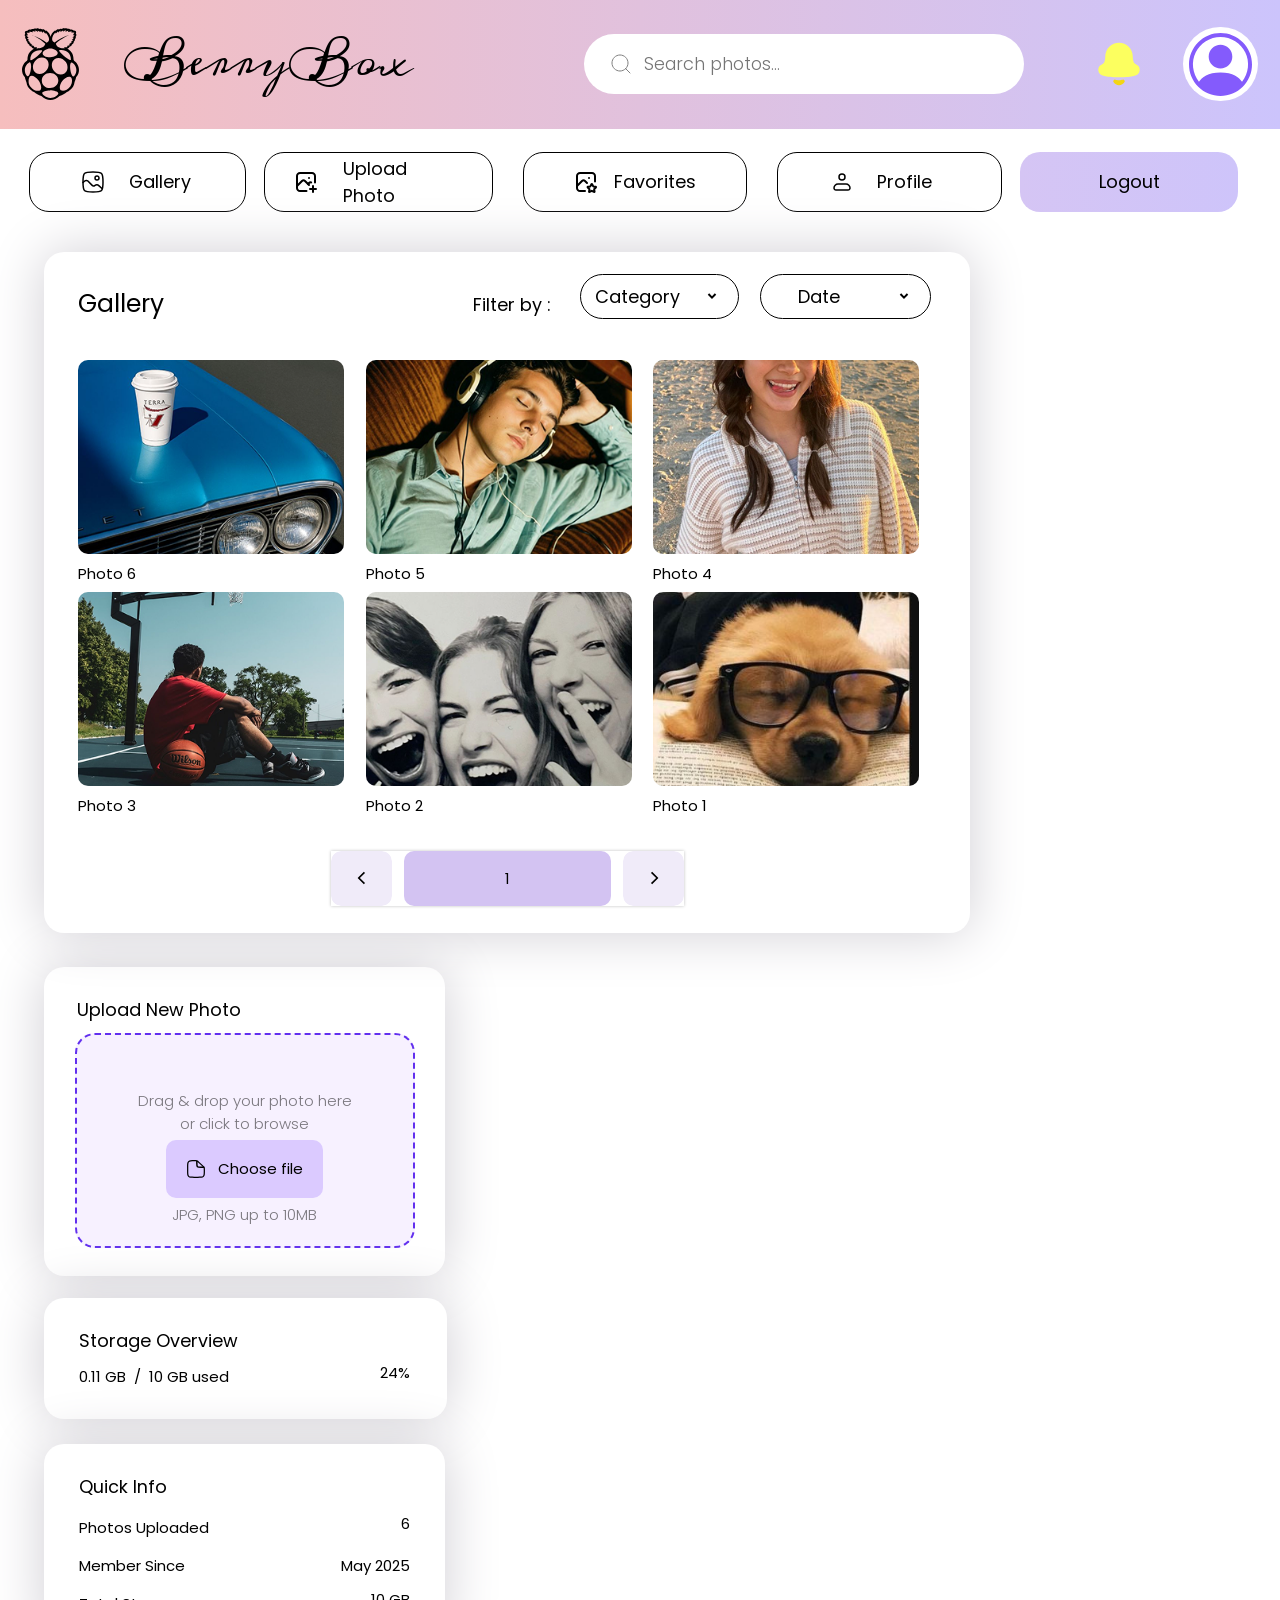
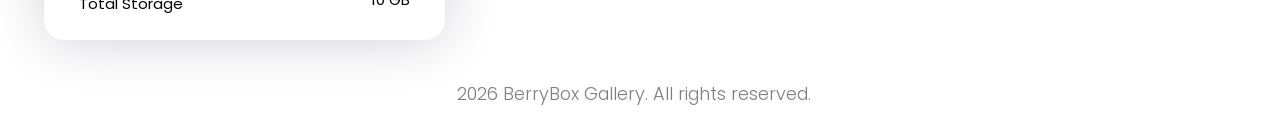
==== dashboard.html @ 98cbb597 "Initial commit - BerryBox AWS project" ====
<!DOCTYPE html>
<html>
  <head>
    <meta charset="utf-8" />
    <meta name="viewport" content="initial-scale=1, width=device-width" />

    <link rel="stylesheet" href="./global4.css" />
    <link rel="stylesheet" href="./dashboard.css" />
    <link
      rel="stylesheet"
      href="https://fonts.googleapis.com/css2?family=Meddon:wght@400&display=swap"
    />
    <link
      rel="stylesheet"
      href="https://fonts.googleapis.com/css2?family=Poppins:wght@300;400&display=swap"
    />
  </head>
  <body>
    <form class="desktop-4">
      <section class="header">
        <div class="vector">
          <img
            class="vector-icon"
            loading="lazy"
            alt=""
            src="./public/Vector.svg"
          />
        </div>
        <div class="berrybox">
          <div class="berrybox2">BerryBox</div>
        </div>
        <div class="search-component">
          <div class="search-field">
            <img
              class="iconamoonsearch-thin"
              alt=""
              src="./public/iconamoon_search-thin.svg"
            />

            <input
              class="search-photos"
              placeholder="Search photos..."
              type="text"
            />
          </div>
        </div>
        <img
          class="streamline-flex-colorbell-not-icon"
          type="submit"
          alt=""
          src="./public/streamline-flex-color_bell-notification-flat.svg"
        />

        <img
          class="merged-asset-1-icon"
          loading="lazy"
          alt=""
          src="./public/bi_person-circle.svg"
        />
      </section>
      <main class="main-body">
        <section class="sidebar-menu">
          <button class="gallery-link" type="submit">
            <img
              class="iconamoonsearch-thin"
              alt=""
              src="./public/solar_gallery-linear.svg"
            />

            <div class="gallery">
              <div class="gallery2">Gallery</div>
            </div>
          </button>
          <button class="navigation-items" type="submit">
            <div class="tablerphoto-plus-parent">
              <img
                class="iconamoonsearch-thin"
                alt=""
                src="./public/tabler_photo-plus.svg"
              />

              <div class="upload-photo">
                <div class="gallery2">Upload Photo</div>
              </div>
            </div>
          </button>
          <button class="favorites-link" type="submit">
            <div class="favorites-wrapper">
              <div class="favorite-content">
                <img
                  class="iconamoonsearch-thin"
                  alt=""
                  src="./public/tabler_photo-star.svg"
                />

                <div class="favorites">
                  <div class="logout">Favorites</div>
                </div>
              </div>
            </div>
          </button>
          <button class="navigation-items2" type="submit">
            <div class="iconamoonprofile-light-parent">
              <img
                class="iconamoonsearch-thin"
                alt=""
                src="./public/iconamoon_profile-light.svg"
              />

              <div class="profile">
                <div class="gallery2">Profile</div>
              </div>
            </div>
          </button>
          <button class="logout-button" type="submit">
            <div class="logout">Logout</div>
          </button>
        </section>
        <section class="content-area">
          <div class="gallery-header-wrapper">
            <div class="gallery-header">
              <h1 class="gallery3">Gallery</h1>
              <div class="filter-controls">
                <div class="filter-by">
                  <div class="logout">Filter by :</div>
                </div>
                <div class="filter-selectors">
                  <div class="favorites">
                    <div class="logout">Category</div>
                  </div>
                  <img
                    class="iconamoonsearch-thin"
                    alt=""
                    src="./public/ri_arrow-drop-down-line.svg"
                  />
                </div>
                <div class="filter-selectors2">
                  <div class="date">
                    <div class="date2">Date</div>
                  </div>
                  <img
                    class="iconamoonsearch-thin"
                    alt=""
                    src="./public/ri_arrow-drop-down-line.svg"
                  />
                </div>
              </div>
            </div>
            <section class="photo-grid">
              <div class="photo-card-1">
                <img
                  class="photo-items-icon"
                  loading="lazy"
                  alt=""
                  src="./public/Frame-16@2x.png"
                />

                <div class="photo-1">Photo 1</div>
              </div>
              <div class="photo-card-1">
                <img
                  class="photo-items-icon"
                  loading="lazy"
                  alt=""
                  src="./public/Frame-14@2x.png"
                />

                <div class="photo-1">Photo 2</div>
              </div>
              <div class="photo-card-3">
                <img
                  class="photo-card-3-child"
                  loading="lazy"
                  alt=""
                  src="./public/Frame-15@2x.png"
                />

                <div class="photo-1">Photo 3</div>
              </div>
              <div class="photo-card-1">
                <img
                  class="photo-items-icon"
                  loading="lazy"
                  alt=""
                  src="./public/Frame-18@2x.png"
                />

                <div class="photo-1">Photo 4</div>
              </div>
              <div class="photo-card-1">
                <img
                  class="photo-items-icon"
                  loading="lazy"
                  alt=""
                  src="./public/Frame-17@2x.png"
                />

                <div class="photo-1">Photo 5</div>
              </div>
              <div class="photo-card-3">
                <img
                  class="photo-card-3-child"
                  loading="lazy"
                  alt=""
                  src="./public/Frame-19@2x.png"
                />

                <div class="photo-1">Photo 6</div>
              </div>
            </section>
            <div class="page-controls-parent">
              <img
                class="page-controls-icon"
                loading="lazy"
                alt=""
                src="./public/Page-Controls.svg"
              />

              <button class="page-controls" type="submit">
                <div class="control-items">1</div>
              </button>
              <button class="page-controls2" type="submit">
                <div class="control-items">2</div>
              </button>
              <button class="page-controls3" type="submit">
                <div class="control-items">3</div>
              </button>
              <img
                class="page-controls-icon"
                loading="lazy"
                alt=""
                src="./public/Page-Controls-right.svg"
              />
            </div>
          </div>
          <section class="sidebar-panels">
            <div class="upload-panel">
              <div class="upload-new-photo">Upload New Photo</div>
              <div class="upload-zone">
                <div class="drag-drop">
                  Drag & drop your photo here<br />or click to browse
                </div>
                <button class="choose-file-button" type="submit">
                  <div class="button-content">
                    <img
                      class="solarfile-linear-icon"
                      alt=""
                      src="./public/solar_file-linear.svg"
                    />

                    <div class="choose-file">
                      <div class="control-items"> Choose file</div>
                    </div>
                  </div>
                </button>
                <div class="jpg-png-up">JPG, PNG up to 10MB</div>
              </div>
            </div>
            <div class="storage-panel">
              <div class="storage-content">
                <div class="storage-overview">Storage Overview</div>
                <div class="storage-usage-row">
                  <div class="gb-10">2.45 GB / 10 GB used</div>
                  <div class="control-items">24%</div>
                </div>
                <img
                  class="merged-asset-2-icon"
                  loading="lazy"
                  alt=""
                  src="./public/merged-asset-2@2x.png"
                />
              </div>
            </div>
            <div class="info-panel">
              <div class="quick-info">Quick Info</div>
              <div class="info-rows">
                <div class="info-row-photos">
                  <div class="photos-uploaded">Photos Uploaded</div>
                  <div class="control-items">128</div>
                </div>
                <div class="info-row-member">
                  <div class="control-items">Member Since</div>
                  <div class="control-items">May 2025</div>
                </div>
                <div class="info-row-photos">
                  <div class="total-storage">Total Storage</div>
                  <div class="control-items">10 GB</div>
                </div>
              </div>
            </div>
          </section>
        </section>
        <div class="berrybox-gallery-all">
          2026 BerryBox Gallery. All rights reserved.
        </div>
      </main>
    </form>
    <script src="legacy.js?v=4"></script>
  </body>
</html>
---- global4.css ----
body {
  margin: 0;
  line-height: normal;
}

:root {
  /* Common Style Variables */

  /* Color */
  --color-black: #000;
  --color-blueviolet: #622fef;
  --color-gainsboro: #e6e6e6;
  --color-ghostwhite: #f7f1ff;
  --color-thistle-100: #dbcaff;
  --color-thistle-200: #d3c3f2;
  --color-thistle-300: #baabd9;
  --color-white: #fff;

  /* Gap */
  --gap-4: 4px;
  --gap-8: 8px;
  --gap-10: 10px;
  --gap-20: 20px;

  /* Padding */
  --padding-0: 0px;
  --padding-1: 1px;
  --padding-3: 3px;
  --padding-8: 8px;
  --padding-11: 11px;
  --padding-20: 20px;
  --padding-22: 22px;
  --padding-24: 24px;
  --padding-25: 25px;
  --padding-28: 28px;
  --padding-5_9: 5.9px;

  /* BorderRadius */
  --br-10: 10px;
  --br-20: 20px;

  /* Font */
  --font-meddon: Meddon, Arial, sans-serif;
  --font-poppins: Poppins, Arial, sans-serif;

  /* FontSize */
  --fs-15: 15px;
  --fs-17_8: 17.8px;

  /* Shadows */
  --shadow-drop: 0px 0px 55px #d0ced4;

  /* WidthHeights */
  --height-24: 24px;
  --height-72: 72px;
  --height-194: 194px;
  --min-w-266: 266px;
  --width-24: 24px;
}
---- dashboard.css ----
.desktop-4,
.header {
  overflow: hidden;
  display: flex;
  box-sizing: border-box;
}
.desktop-4 {
  margin: 0;
  width: 100%;
  position: relative;
  background-color: var(--color-white);
  flex-direction: column;
  align-items: flex-start;
  padding: var(--padding-0) var(--padding-0) var(--padding-1);
  line-height: normal;
  letter-spacing: normal;
}
.header {
  align-self: stretch;
  background: linear-gradient(90deg, #f6bebe, #ccc4fc);
  align-items: center;
  justify-content: flex-end;
  flex-wrap: wrap;
  align-content: center;
  padding: var(--padding-20) var(--padding-22) 21.1px;
  gap: var(--gap-10) 42px;
  max-width: 100%;
}
.vector,
.vector-icon {
  height: var(--height-72);
}
.vector {
  display: flex;
  align-items: flex-start;
  padding: var(--padding-0) var(--padding-3) var(--padding-0) var(--padding-0);
  box-sizing: border-box;
}
.vector-icon {
  width: 57px;
  position: relative;
  object-fit: contain;
}
.berrybox {
  flex: 1.054;
  display: flex;
  align-items: flex-start;
  padding: var(--padding-0) var(--padding-0) 4.9px;
  box-sizing: border-box;
  min-width: 290px;
  max-width: 418px;
}
.berrybox2 {
  position: relative;
  font-size: 39.2px;
  font-family: var(--font-meddon);
  color: var(--color-black);
  text-align: left;
}
.search-component,
.search-field {
  flex: 1;
  display: flex;
  align-items: center;
  box-sizing: border-box;
}
.search-component {
  padding: var(--padding-0) 31px var(--padding-0) var(--padding-0);
  min-width: 254px;
  max-width: 606px;
}
.search-field {
  border-radius: 475.3px;
  background-color: var(--color-white);
  padding: 14px var(--padding-25);
  gap: 11px;
  max-width: 100%;
}
.iconamoonsearch-thin {
  height: var(--height-24);
  width: var(--width-24);
  position: relative;
}
.search-photos {
  width: calc(100% - 74px);
  border: 0;
  outline: 0;
  background-color: transparent;
  height: 32.9px;
  flex: 1;
  display: flex;
  align-items: center;
  padding: 0;
  box-sizing: border-box;
  font-family: var(--font-poppins);
  font-weight: 300;
  font-size: var(--fs-17_8);
  color: var(--color-black);
  min-width: 300px;
  max-width: 100%;
  line-height: 1.2;
}
.streamline-flex-colorbell-not-icon {
  cursor: pointer;
  border: 0;
  padding: 0;
  background-color: transparent;
  height: 44px;
  width: 44px;
  position: relative;
}
.merged-asset-1-icon {
  height: 74px;
  width: 75px;
  position: relative;
  object-fit: cover;
}
.main-body,
.sidebar-menu {
  align-self: stretch;
  display: flex;
  align-items: center;
}
.main-body {
  flex-direction: column;
  padding: 23px 32px 23px 19px;
  box-sizing: border-box;
  gap: 40px;
  max-width: 100%;
}
.sidebar-menu {
  overflow: hidden;
  justify-content: flex-end;
  flex-wrap: wrap;
  align-content: center;
  padding: var(--padding-0) 10px;
  gap: 18px;
}
.gallery,
.gallery-link {
  flex: 1;
  display: flex;
  align-items: center;
  box-sizing: border-box;
}
.gallery-link {
  cursor: pointer;
  border: 1px solid var(--color-black);
  padding: 0 12px;
  background-color: var(--color-white);
  height: 59.9px;
  border-radius: var(--br-20);
  overflow: hidden;
  justify-content: center;
  gap: 24px;
  min-width: 134px;
  max-width: 217px;
}
.gallery {
  padding: 0;
  max-width: 65px;
}
.gallery2 {
  flex: 1;
  position: relative;
  font-size: var(--fs-17_8);
  font-family: var(--font-poppins);
  color: var(--color-black);
  text-align: left;
}
.navigation-items {
  cursor: pointer;
  border: 0;
  padding: 0;
  background-color: transparent;
  flex: 1.1237;
  display: flex;
  align-items: center;
  box-sizing: border-box;
  min-width: 214px;
  max-width: 274px;
}
.favorites-link,
.tablerphoto-plus-parent,
.upload-photo {
  flex: 1;
  display: flex;
  align-items: center;
  box-sizing: border-box;
}
.tablerphoto-plus-parent {
  height: 59.9px;
  border-radius: var(--br-20);
  background-color: var(--color-white);
  border: 1px solid var(--color-black);
  overflow: hidden;
  justify-content: center;
  padding: 0 20px;
  gap: 25.7px;
}
.favorites-link,
.upload-photo {
  padding: 0;
  max-width: 120px;
}
.favorites-link {
  cursor: pointer;
  border: 0;
  padding: 0 12px;
  background-color: transparent;
  flex: 1.1037;
  min-width: 217px;
  max-width: 281px;
  height: 59.9px;
}
.favorites-wrapper {
  flex: 1;
  width: 100%;
  height: 59.9px;
  border-radius: var(--br-20);
  background-color: var(--color-white);
  border: 1px solid var(--color-black);
  overflow: hidden;
  display: flex;
  align-items: center;
  justify-content: center;
  padding: 0 20px;
  box-sizing: border-box;
}
.favorite-content {
  flex: 1;
  width: 100%;
  padding: 0 12px;
  gap: 16px;
  max-width: 191px;
  display: flex;
  align-items: center;
  justify-content: center;
}
.favorite-content,
.favorites,
.navigation-items2 {
  display: flex;
  align-items: center;
  box-sizing: border-box;
}
.favorites {
  height: auto;
  padding: 0;
}
.navigation-items2 {
  cursor: pointer;
  border: 0;
  padding: 0;
  background-color: transparent;
  flex: 1.103;
  min-width: 217px;
  max-width: 275px;
  height: 59.9px;
}
.iconamoonprofile-light-parent {
  flex: 1;
  width: 100%;
  height: 59.9px;
  border-radius: var(--br-20);
  background-color: var(--color-white);
  border: 1px solid var(--color-black);
  overflow: hidden;
  display: flex;
  align-items: center;
  justify-content: center;
  padding: 0 20px;
  gap: 23px;
  box-sizing: border-box;
}
.logout-button,
.profile {
  flex: 1;
  display: flex;
  align-items: center;
  padding: 0;
  box-sizing: border-box;
  max-width: 72px;
}
.logout-button {
  cursor: pointer;
  border: 0;
  padding: 0;
  background-color: transparent;
  flex: 1.1361;
  height: 59.9px;
  border-radius: var(--br-20);
  background: linear-gradient(90deg, #d5c5f4, #cec4fa);
  overflow: hidden;
  align-items: center;
  justify-content: center;
  min-width: 60px;
  max-width: 218px;
}
.logout {
  position: relative;
  font-size: var(--fs-17_8);
  font-family: var(--font-poppins);
  color: var(--color-black);
  text-align: left;
}
.content-area {
  align-self: stretch;
  display: flex;
  align-items: flex-start;
  flex-wrap: wrap;
  align-content: flex-start;
  padding: var(--padding-0) var(--padding-0) var(--padding-0) var(--padding-25);
  box-sizing: border-box;
  gap: 34px;
  max-width: 100%;
}
.gallery-header-wrapper {
  height: 681px;
  flex: 1;
  position: relative;
  box-shadow: var(--shadow-drop);
  border-radius: var(--br-20);
  background-color: var(--color-white);
  overflow: hidden;
  min-width: 926px;
  max-width: 926px;
}
.gallery-header {
  position: absolute;
  top: 22px;
  left: 34px;
  width: 853px;
  display: flex;
  align-items: flex-end;
  justify-content: space-between;
  flex-wrap: wrap;
  align-content: flex-end;
  gap: 0;
  row-gap: var(--gap-20);
  max-width: 100%;
}
.gallery3 {
  margin: 0;
  position: relative;
  font-size: 25px;
  font-weight: 400;
  font-family: var(--font-poppins);
  color: var(--color-black);
  text-align: left;
}
.filter-by,
.filter-controls {
  display: flex;
  box-sizing: border-box;
}
.filter-controls {
  flex: 1;
  align-items: flex-end;
  flex-wrap: wrap;
  align-content: flex-end;
  padding: var(--padding-0) var(--padding-0) 3.8px;
  gap: 21px;
  min-width: 250px;
  max-width: 467px;
}
.filter-by {
  height: 28px;
  align-items: center;
  padding: 0 9px;
}
.filter-selectors {
  height: 45.1px;
  flex: 1;
  border-radius: 475.3px;
  background-color: var(--color-white);
  border: 1.2px solid var(--color-black);
  box-sizing: border-box;
  padding: 0 14px;
  gap: var(--gap-20);
  align-items: center;
  justify-content: space-between;
}
.date,
.filter-selectors,
.filter-selectors2 {
  display: flex;
  align-items: center;
}
.filter-selectors2 {
  height: 45.1px;
  flex: 1.1333;
  border-radius: 475.3px;
  background-color: var(--color-white);
  border: 1.2px solid var(--color-black);
  box-sizing: border-box;
  padding: 0 14px;
  gap: 51.8px;
  min-width: 141px;
  justify-content: space-between;
}
.date {
  flex: 1;
  padding: 0;
}
.date2 {
  flex: 1;
  position: relative;
  font-size: var(--fs-17_8);
  font-family: var(--font-poppins);
  color: var(--color-black);
  text-align: right;
}
.photo-card-1,
.photo-grid {
  display: flex;
  align-items: flex-start;
}
.photo-grid {
  position: absolute;
  top: 108px;
  left: 34px;
  width: 859px;
  flex-wrap: wrap;
  align-content: flex-start;
  gap: 7px var(--gap-4);
}
.photo-card-1 {
  flex: 1;
  flex-direction: column;
  gap: var(--gap-8);
  min-width: var(--min-w-266);
}
.photo-items-icon {
  width: 266px;
  height: var(--height-194);
  position: relative;
  border-radius: var(--br-10);
  object-fit: cover;
}
.photo-1 {
  align-self: stretch;
  position: relative;
  font-size: var(--fs-15);
  font-family: var(--font-poppins);
  color: var(--color-black);
  text-align: left;
}
.photo-card-3 {
  flex: 1;
  display: flex;
  flex-direction: column;
  align-items: flex-start;
  gap: var(--gap-8);
  min-width: var(--min-w-266);
  max-width: 267px;
}
.photo-card-3-child {
  align-self: stretch;
  height: var(--height-194);
  position: relative;
  border-radius: var(--br-10);
  max-width: 100%;
  overflow: hidden;
  flex-shrink: 0;
  object-fit: cover;
}
.page-controls-parent {
  position: absolute;
  top: 599px;
  left: 287px;
  box-shadow: 0 0 3px rgba(0, 0, 0, 0.25);
  width: 353px;
  display: flex;
  align-items: center;
  flex-wrap: wrap;
  align-content: center;
  gap: 12px;
}
.page-controls-icon {
  height: 55px;
  width: 61px;
  position: relative;
  border-radius: var(--br-10);
}
.page-controls {
  cursor: pointer;
  border: 0;
  padding: 0 16px;
  background-color: var(--color-thistle-200);
  flex: 6.7797;
  border-radius: var(--br-10);
  overflow: hidden;
  display: flex;
  align-items: center;
  justify-content: center;
  box-sizing: border-box;
  min-width: 4px;
  height: 55px;
}
.page-controls:hover {
  background-color: var(--color-thistle-300);
}
.control-items {
  position: relative;
  font-size: var(--fs-15);
  font-family: var(--font-poppins);
  color: var(--color-black);
  text-align: left;
  line-height: 1;
}
.page-controls2,
.page-controls3 {
  cursor: pointer;
  border: 0;
  background-color: var(--color-white);
  border-radius: var(--br-10);
  overflow: hidden;
  display: flex;
  align-items: center;
  justify-content: center;
  box-sizing: border-box;
  padding: 0 16px;
  height: 55px;
}
.page-controls2 {
  flex: 6.7797;
  min-width: 8px;
}
.page-controls2:hover,
.page-controls3:hover {
  background-color: var(--color-gainsboro);
}
.page-controls3 {
  flex: 1;
}
.sidebar-panels,
.upload-panel {
  display: flex;
  flex-direction: column;
}
.sidebar-panels {
  flex: 1;
  align-items: flex-start;
  gap: 22px;
  min-width: 306px;
  max-width: 403px;
}
.upload-panel {
  width: 100%;
  box-shadow: var(--shadow-drop);
  border-radius: var(--br-20);
  background-color: var(--color-white);
  overflow: hidden;
  align-items: center;
  justify-content: center;
  padding: 29px var(--padding-20) var(--padding-28);
  box-sizing: border-box;
  gap: var(--gap-10);
  max-width: 401px;
}
.upload-new-photo {
  width: 336px;
  position: relative;
  font-size: var(--fs-17_8);
  font-family: var(--font-poppins);
  color: var(--color-black);
  text-align: left;
  display: inline-block;
  max-width: 336px;
}
.upload-zone {
  width: 100%;
  border-radius: var(--br-20);
  background-color: var(--color-ghostwhite);
  border: 2px dashed var(--color-blueviolet);
  box-sizing: border-box;
  overflow: hidden;
  display: flex;
  flex-direction: column;
  align-items: center;
  padding: 54px var(--padding-20) var(--padding-20);
  gap: 5px;
  max-width: 340px;
}
.drag-drop {
  width: 214.1px;
  position: relative;
  font-size: var(--fs-15);
  font-weight: 300;
  font-family: var(--font-poppins);
  color: var(--color-black);
  text-align: center;
  display: inline-block;
  opacity: 0.5;
  max-width: 214.1px;
}
.choose-file-button {
  cursor: pointer;
  border: 0;
  padding: 0;
  background-color: transparent;
  min-width: 187px;
  width: auto;
  height: 58px;
  display: flex;
  align-items: center;
  justify-content: center;
  box-sizing: border-box;
}
.button-content {
  border-radius: var(--br-10);
  background-color: var(--color-thistle-100);
  display: flex;
  align-items: center;
  justify-content: center;
  padding: 0 20px;
  gap: 12px;
  flex-wrap: nowrap;
  height: 100%;
  width: auto;
  box-sizing: border-box;
}
.solarfile-linear-icon {
  height: 20px;
  width: 20px;
  position: relative;
}
.choose-file {
  display: flex;
  align-items: center;
  padding: 0;
  white-space: nowrap;
  box-sizing: border-box;
}

.jpg-png-up {
  align-self: stretch;
  position: relative;
  font-size: var(--fs-15);
  font-weight: 300;
  font-family: var(--font-poppins);
  color: var(--color-black);
  text-align: center;
  opacity: 0.5;
}
.storage-content,
.storage-panel {
  display: flex;
  box-sizing: border-box;
  max-width: 100%;
}
.storage-panel {
  align-self: stretch;
  align-items: flex-start;
  padding: var(--padding-0) var(--padding-0) var(--padding-3);
}
.storage-content {
  flex: 1;
  box-shadow: var(--shadow-drop);
  border-radius: var(--br-20);
  background-color: var(--color-white);
  overflow: hidden;
  flex-direction: column;
  align-items: center;
  padding: 29px var(--padding-20) 21px;
  gap: var(--gap-4);
}
.storage-overview {
  width: 333.9px;
  position: relative;
  font-size: var(--fs-17_8);
  font-family: var(--font-poppins);
  color: var(--color-black);
  text-align: left;
  display: inline-block;
  max-width: 333.9px;
}
.storage-usage-row {
  width: 100%;
  display: flex;
  align-items: flex-start;
  padding: 7px 2px var(--padding-0) var(--padding-0);
  box-sizing: border-box;
  gap: var(--gap-8);
  max-width: 333.9px;
}
.gb-10 {
  flex: 1;
  position: relative;
  font-size: var(--fs-15);
  font-family: var(--font-poppins);
  color: var(--color-black);
  white-space: pre-wrap;
  text-align: left;
  display: inline-block;
  min-width: 125px;
}
.merged-asset-2-icon {
  width: 100%;
  height: 6px;
  position: relative;
  max-width: 333.9px;
  overflow: hidden;
  flex-shrink: 0;
  object-fit: cover;
}
.info-panel {
  width: 100%;
  box-shadow: var(--shadow-drop);
  border-radius: var(--br-20);
  background-color: var(--color-white);
  overflow: hidden;
  display: flex;
  flex-direction: column;
  align-items: center;
  justify-content: center;
  padding: 29px var(--padding-20) var(--padding-25);
  box-sizing: border-box;
  gap: 16px;
  max-width: 401px;
}
.quick-info {
  width: 331px;
  position: relative;
  font-size: var(--fs-17_8);
  font-family: var(--font-poppins);
  color: var(--color-black);
  text-align: left;
  display: inline-block;
  max-width: 331px;
}
.info-row-photos,
.info-rows {
  display: flex;
  align-items: flex-start;
}
.info-rows {
  width: 100%;
  flex-direction: column;
  padding: var(--padding-0) 15px;
  box-sizing: border-box;
  gap: 19px;
  max-width: 361px;
}
.info-row-photos {
  align-self: stretch;
  gap: var(--gap-8);
}
.photos-uploaded {
  flex: 1;
  position: relative;
  font-size: var(--fs-15);
  font-family: var(--font-poppins);
  color: var(--color-black);
  text-align: left;
  display: inline-block;
  min-width: 101px;
}
.info-row-member {
  align-self: stretch;
  display: flex;
  align-items: flex-start;
  justify-content: space-between;
  gap: 0;
  row-gap: var(--gap-20);
}
.berrybox-gallery-all,
.total-storage {
  position: relative;
  font-family: var(--font-poppins);
  color: var(--color-black);
}
.total-storage {
  flex: 1;
  font-size: var(--fs-15);
  text-align: left;
  display: inline-block;
  min-width: 79px;
}
.berrybox-gallery-all {
  align-self: stretch;
  font-size: var(--fs-17_8);
  font-weight: 300;
  text-align: center;
  opacity: 0.5;
}
@media screen and (max-width: 975px) {
  .gallery-header-wrapper {
    min-width: 100%;
  }
}
@media screen and (max-width: 950px) {
  .berrybox2 {
    font-size: 31px;
  }
  .main-body {
    gap: var(--gap-20);
    padding-top: var(--padding-20);
    padding-bottom: var(--padding-20);
    box-sizing: border-box;
  }
  .favorites-link,
  .gallery-header-wrapper,
  .gallery-link,
  .logout-button,
  .navigation-items,
  .navigation-items2 {
    max-width: 100%;
  }
}
@media screen and (max-width: 700px) {
  .header {
    gap: 21px;
  }
  .search-component {
    max-width: 100%;
    flex: 1;
  }
  .search-field {
    flex-wrap: wrap;
  }
  .content-area {
    gap: 17px;
  }
  .filter-controls {
    max-width: 100%;
  }
}
@media screen and (max-width: 450px) {
  .berrybox {
    max-width: 100%;
  }
  .berrybox2 {
    font-size: 24px;
  }
  .favorites-link,
  .gallery-link,
  .navigation-items,
  .navigation-items2 {
    flex: 1;
  }
  .gallery3 {
    font-size: 20px;
  }
  .sidebar-panels,
  .upload-panel {
    max-width: 100%;
  }
  .storage-usage-row {
    flex-wrap: wrap;
  }
  .info-panel {
    max-width: 100%;
  }
  .info-row-photos {
    flex-wrap: wrap;
  }
  .info-row-member {
    flex-wrap: wrap;
    gap: 0;
  }
  .header {
    gap: 21px;
  }
  .search-component {
    max-width: 100%;
    flex: 1;
  }
  .search-field {
    flex-wrap: wrap;
  }
  .content-area {
    gap: 17px;
  }
  .filter-controls {
    max-width: 100%;
  }
}
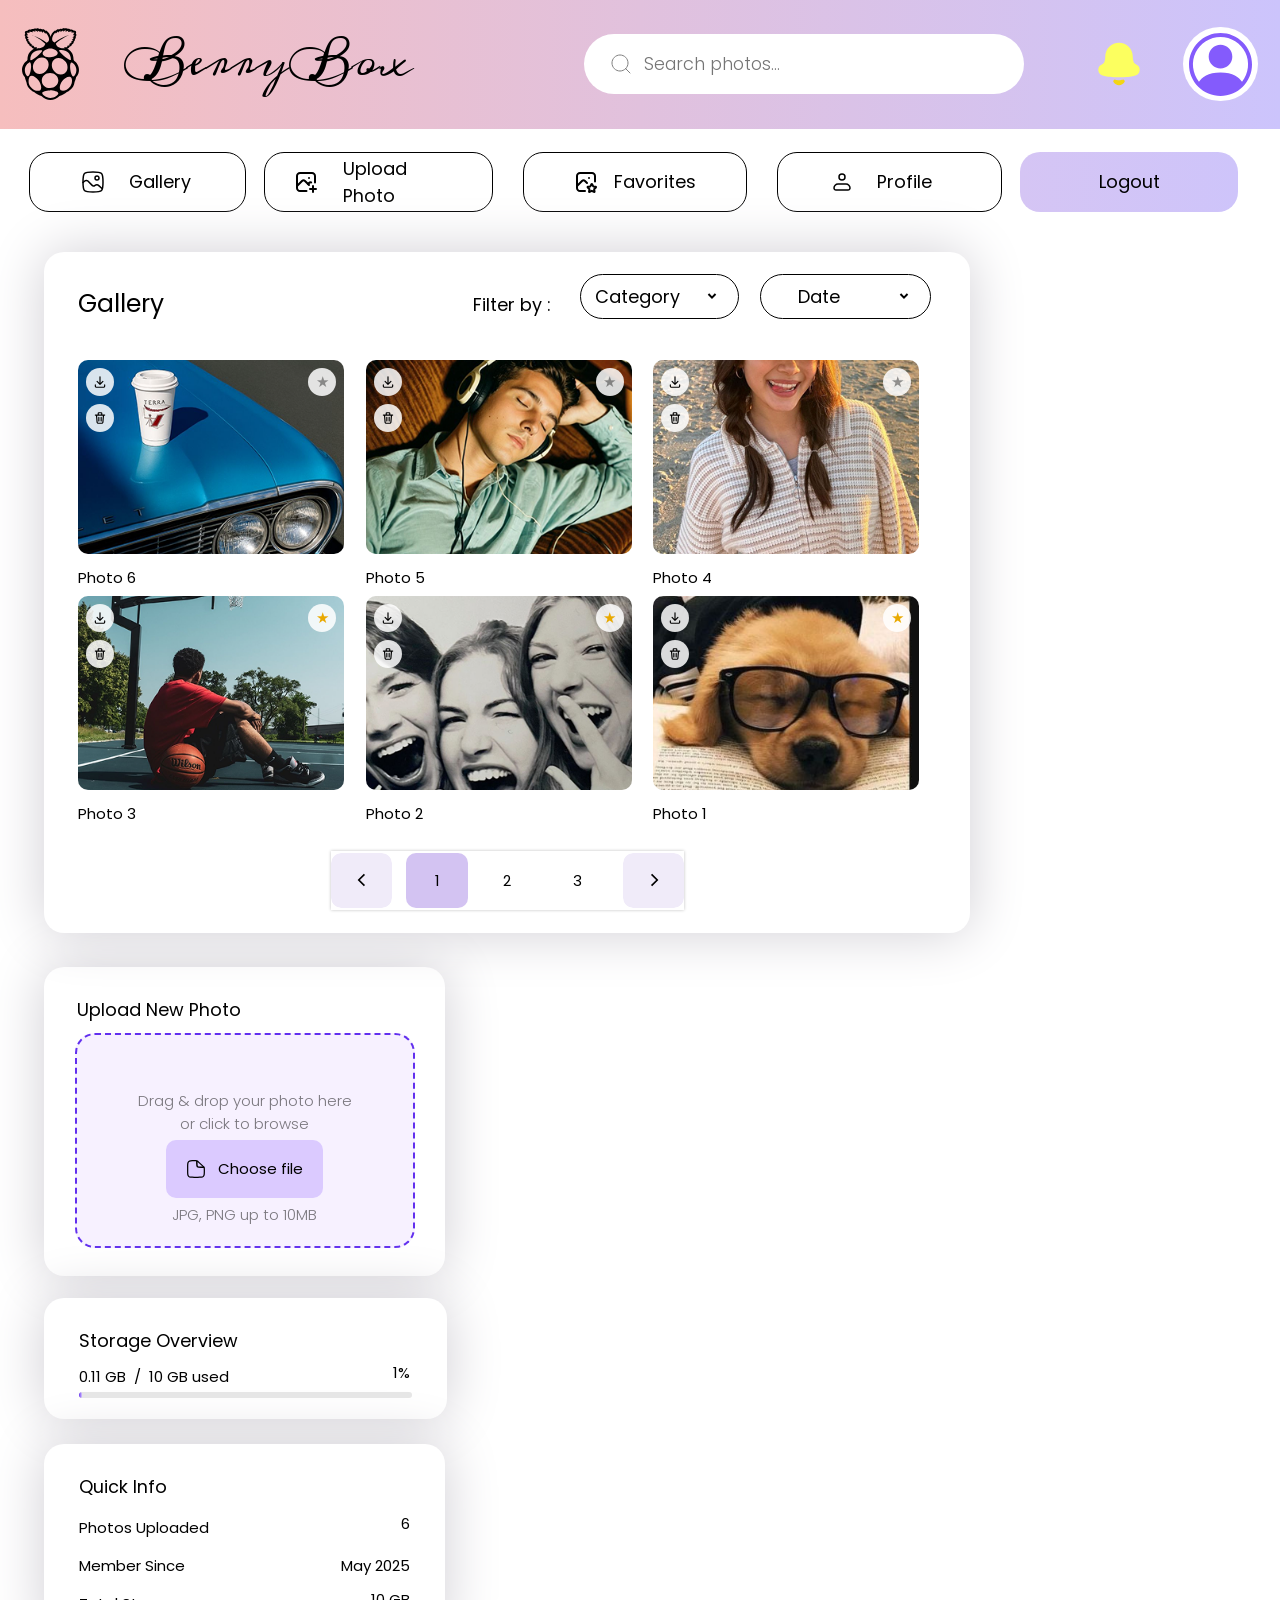
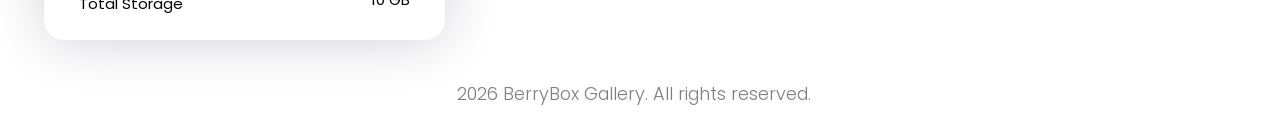
==== commit 0b11d6a1: "Updated Project" ====
--- a/dashboard.html
+++ b/dashboard.html
@@ -212,23 +212,26 @@
               <img
                 class="page-controls-icon"
                 loading="lazy"
-                alt=""
+                alt="Previous page"
                 src="./public/Page-Controls.svg"
               />
 
-              <button class="page-controls" type="submit">
-                <div class="control-items">1</div>
-              </button>
-              <button class="page-controls2" type="submit">
-                <div class="control-items">2</div>
-              </button>
-              <button class="page-controls3" type="submit">
-                <div class="control-items">3</div>
-              </button>
+              <div class="page-controls-scroll fit" id="page-numbers">
+                <button class="page-num active" type="button">
+                  <div class="control-items">1</div>
+                </button>
+                <button class="page-num" type="button">
+                  <div class="control-items">2</div>
+                </button>
+                <button class="page-num" type="button">
+                  <div class="control-items">3</div>
+                </button>
+              </div>
+
               <img
                 class="page-controls-icon"
                 loading="lazy"
-                alt=""
+                alt="Next page"
                 src="./public/Page-Controls-right.svg"
               />
             </div>
@@ -260,15 +263,12 @@
               <div class="storage-content">
                 <div class="storage-overview">Storage Overview</div>
                 <div class="storage-usage-row">
-                  <div class="gb-10">2.45 GB / 10 GB used</div>
-                  <div class="control-items">24%</div>
-                </div>
-                <img
-                  class="merged-asset-2-icon"
-                  loading="lazy"
-                  alt=""
-                  src="./public/merged-asset-2@2x.png"
-                />
+                  <div class="gb-10">0.00 GB / 10 GB used</div>
+                  <div class="control-items">0%</div>
+                </div>
+                <div class="merged-asset-2-icon storage-bar-track">
+                  <span class="storage-bar-fill" id="storage-bar-fill"></span>
+                </div>
               </div>
             </div>
             <div class="info-panel">
--- a/dashboard.css
+++ b/dashboard.css
@@ -445,6 +445,9 @@
   font-family: var(--font-poppins);
   color: var(--color-black);
   text-align: left;
+  white-space: nowrap;
+  overflow: hidden;
+  text-overflow: ellipsis;
 }
 .photo-card-3 {
   flex: 1;
@@ -877,3 +880,208 @@
     max-width: 100%;
   }
 }
+
+/* --- Added: per-photo action icons (star / download / delete), delete-confirm modal, Profile page panel --- */
+.photo-thumb {
+  position: relative;
+}
+.photo-action {
+  position: absolute;
+  border: 0;
+  background-color: rgba(255, 255, 255, 0.85);
+  border-radius: 50%;
+  width: 28px;
+  height: 28px;
+  display: flex;
+  align-items: center;
+  justify-content: center;
+  padding: 0;
+  cursor: pointer;
+  z-index: 1;
+}
+.photo-action:hover {
+  background-color: var(--color-white);
+}
+.photo-action img {
+  width: 14px;
+  height: 14px;
+}
+.photo-star {
+  top: 8px;
+  right: 8px;
+  font-size: 15px;
+  line-height: 1;
+  color: rgba(0, 0, 0, 0.4);
+}
+.photo-star.on {
+  color: #e9a900;
+}
+.photo-download {
+  top: 8px;
+  left: 8px;
+}
+.photo-delete {
+  top: 44px;
+  left: 8px;
+}
+.bb-modal-overlay {
+  position: fixed;
+  inset: 0;
+  background-color: rgba(20, 15, 30, 0.55);
+  display: flex;
+  align-items: center;
+  justify-content: center;
+  padding: 20px;
+  z-index: 50;
+}
+.bb-modal-card {
+  background-color: var(--color-white);
+  border-radius: var(--br-20);
+  box-shadow: var(--shadow-drop);
+  padding: 28px;
+  max-width: 380px;
+  width: 100%;
+  font-family: var(--font-poppins);
+  box-sizing: border-box;
+}
+.bb-modal-card h2 {
+  margin: 0 0 10px;
+  font-size: var(--fs-17_8);
+  font-weight: 500;
+  color: var(--color-black);
+}
+.bb-modal-card p {
+  margin: 0 0 22px;
+  font-size: var(--fs-15);
+  color: rgba(0, 0, 0, 0.6);
+}
+.bb-modal-actions {
+  display: flex;
+  gap: 12px;
+  justify-content: flex-end;
+}
+.bb-modal-actions button {
+  cursor: pointer;
+  border: 0;
+  border-radius: var(--br-10);
+  padding: 10px 18px;
+  font-family: var(--font-poppins);
+  font-size: var(--fs-15);
+  background-color: var(--color-gainsboro);
+  color: var(--color-black);
+}
+.bb-modal-actions button.bb-danger {
+  background-color: #f3d3d3;
+  color: #a60000;
+}
+.profile-panel {
+  flex: 1;
+  background-color: var(--color-white);
+  box-shadow: var(--shadow-drop);
+  border-radius: var(--br-20);
+  padding: 34px;
+  min-width: 300px;
+  max-width: 926px;
+  box-sizing: border-box;
+}
+.profile-avatar-row {
+  display: flex;
+  align-items: center;
+  gap: 18px;
+  margin-bottom: 28px;
+}
+.profile-avatar {
+  width: 64px;
+  height: 64px;
+  border-radius: 50%;
+}
+.profile-name {
+  margin: 0;
+  font-family: var(--font-poppins);
+  font-size: 22px;
+  font-weight: 500;
+  color: var(--color-black);
+  max-width: 480px;
+  white-space: nowrap;
+  overflow: hidden;
+  text-overflow: ellipsis;
+}
+.profile-email {
+  font-family: var(--font-poppins);
+  font-size: var(--fs-15);
+  color: rgba(0, 0, 0, 0.56);
+  max-width: 480px;
+  white-space: nowrap;
+  overflow: hidden;
+  text-overflow: ellipsis;
+}
+.profile-info-rows {
+  max-width: 420px;
+}
+
+/* Scrollable page-number list: keeps the same compact footprint, but supports any page count. */
+.page-controls-parent {
+  flex-wrap: nowrap; /* override the original wrap: only the number strip scrolls, arrows never drop to a new line */
+}
+.page-controls-icon {
+  flex: 0 0 auto; /* arrows keep a fixed size and position, left/right */
+}
+.page-controls-scroll {
+  flex: 1 1 0;
+  min-width: 0;
+  display: flex;
+  align-items: center;
+  gap: 8px;
+  overflow-x: auto;
+  scrollbar-width: thin;
+  padding: 2px;
+}
+.page-controls-scroll::-webkit-scrollbar {
+  height: 4px;
+}
+.page-controls-scroll::-webkit-scrollbar-thumb {
+  background-color: var(--color-thistle-200);
+  border-radius: 4px;
+}
+.page-num {
+  flex: 0 0 auto;
+  cursor: pointer;
+  border: 0;
+  background-color: var(--color-white);
+  border-radius: var(--br-10);
+  overflow: hidden;
+  display: flex;
+  align-items: center;
+  justify-content: center;
+  box-sizing: border-box;
+  padding: 0 16px;
+  min-width: 40px;
+  height: 55px;
+}
+.page-controls-scroll.fit {
+  overflow-x: visible;
+}
+.page-controls-scroll.fit .page-num {
+  flex: 1 1 0;
+  min-width: 0;
+}
+.page-num:hover {
+  background-color: var(--color-gainsboro);
+}
+.page-num.active {
+  background-color: var(--color-thistle-200);
+}
+
+/* Live storage usage bar, replacing the old static bar image. */
+.storage-bar-track {
+  background-color: var(--color-gainsboro);
+  border-radius: 20px;
+}
+.storage-bar-fill {
+  display: block;
+  height: 100%;
+  width: 0%;
+  background: linear-gradient(90deg, var(--color-blueviolet), var(--color-thistle-100));
+  border-radius: inherit;
+  transition: width 0.3s ease;
+}
